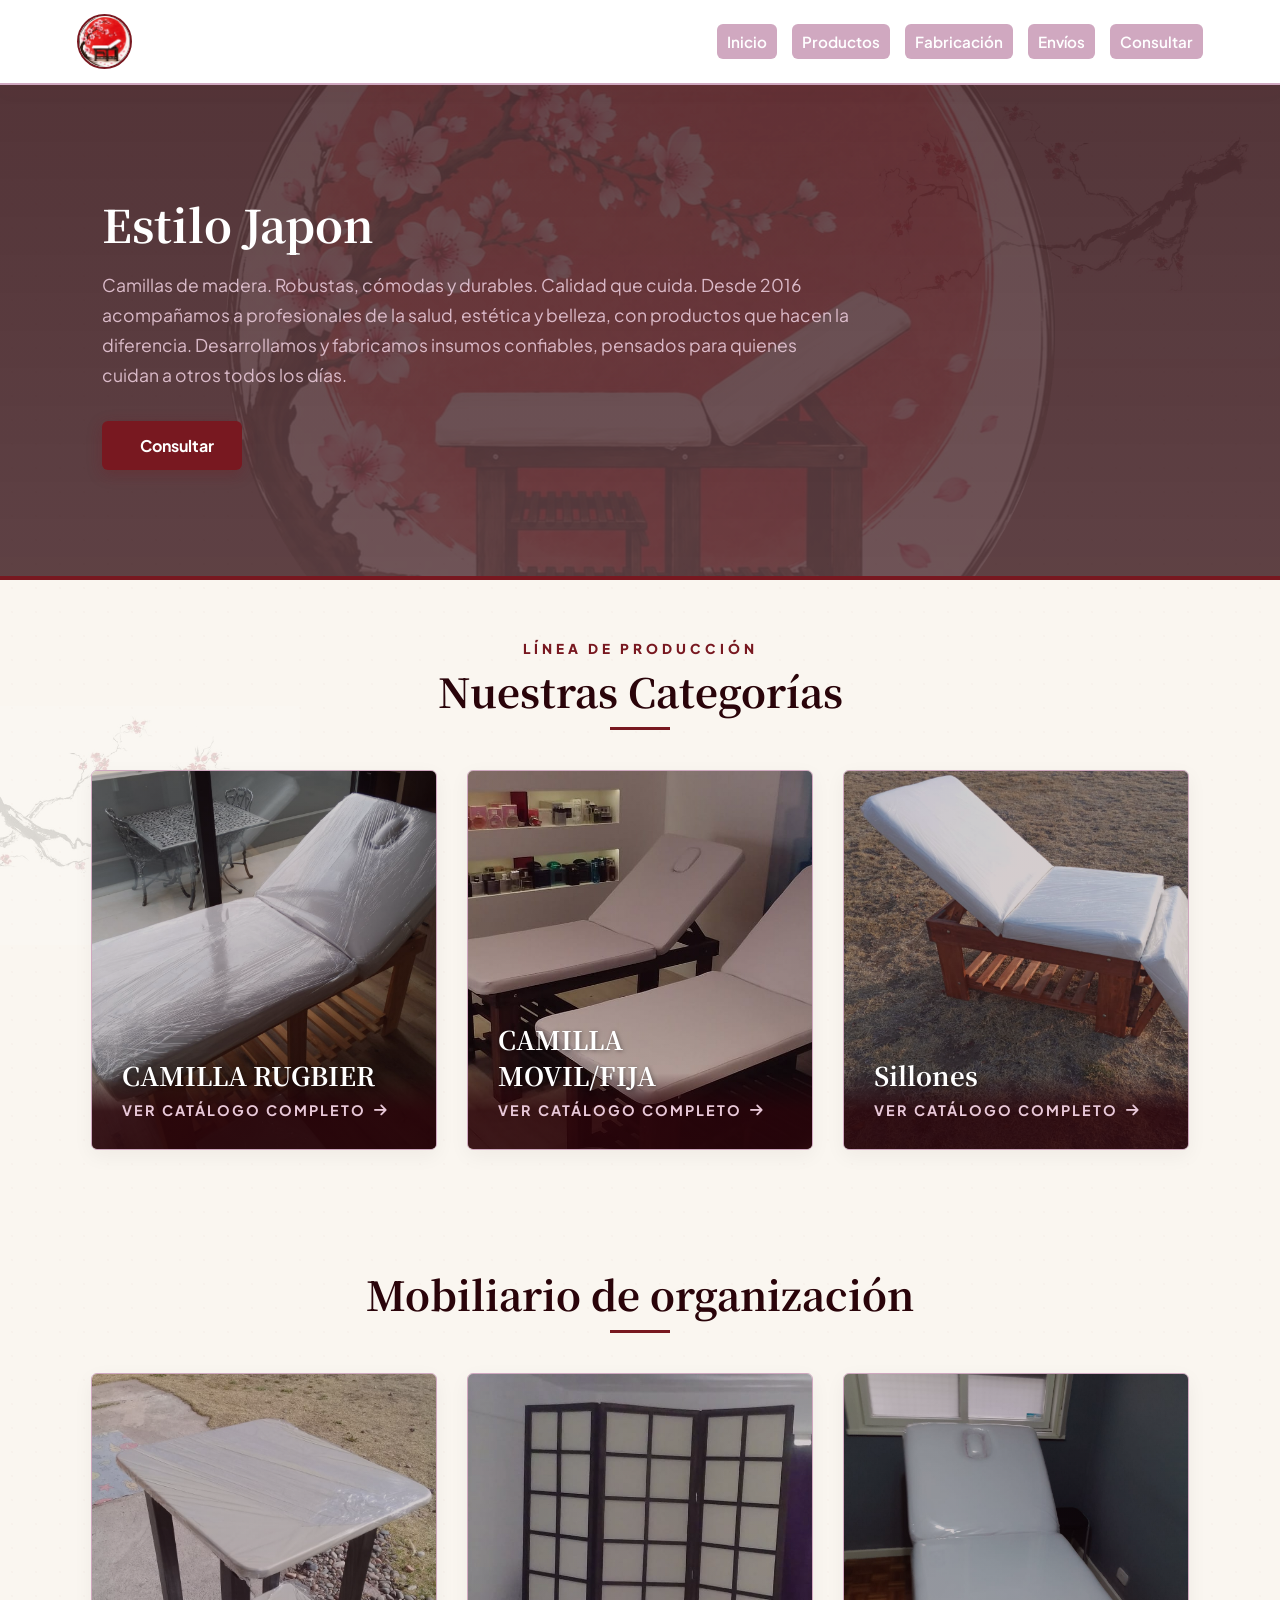
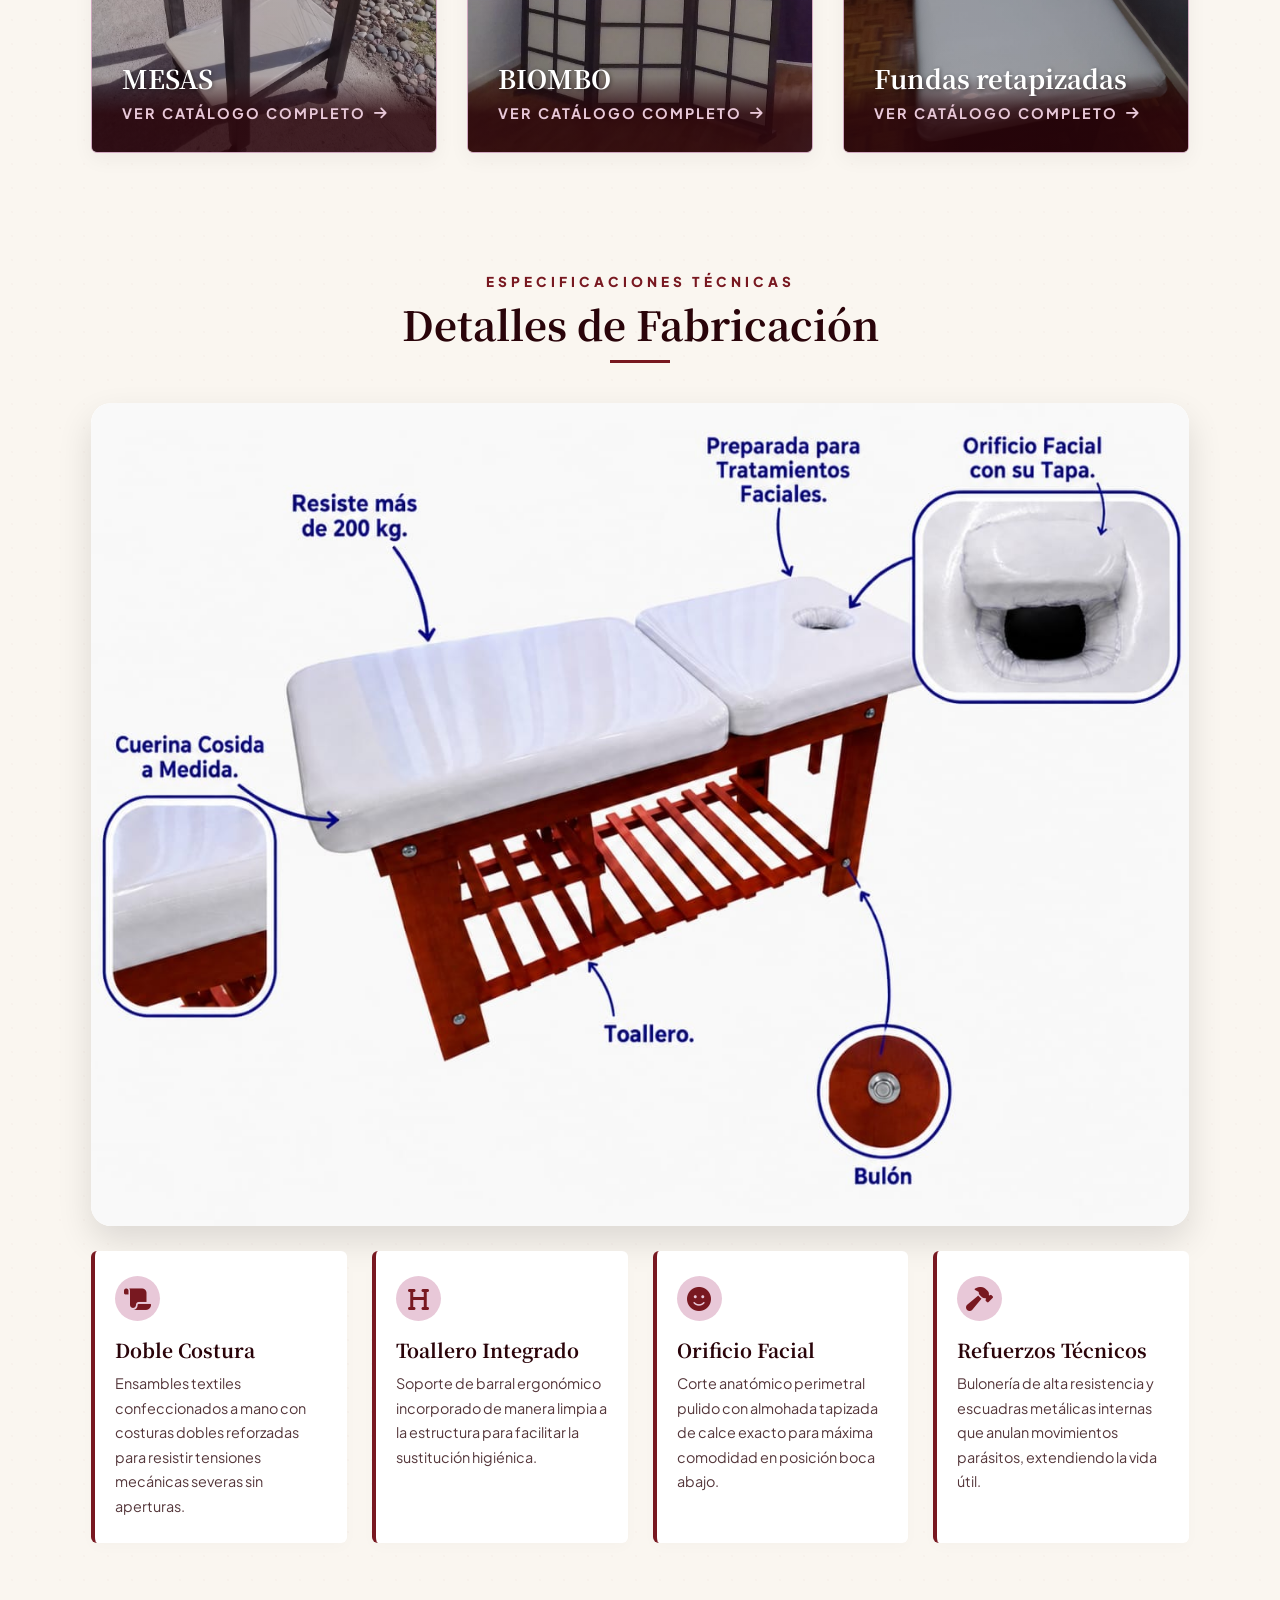
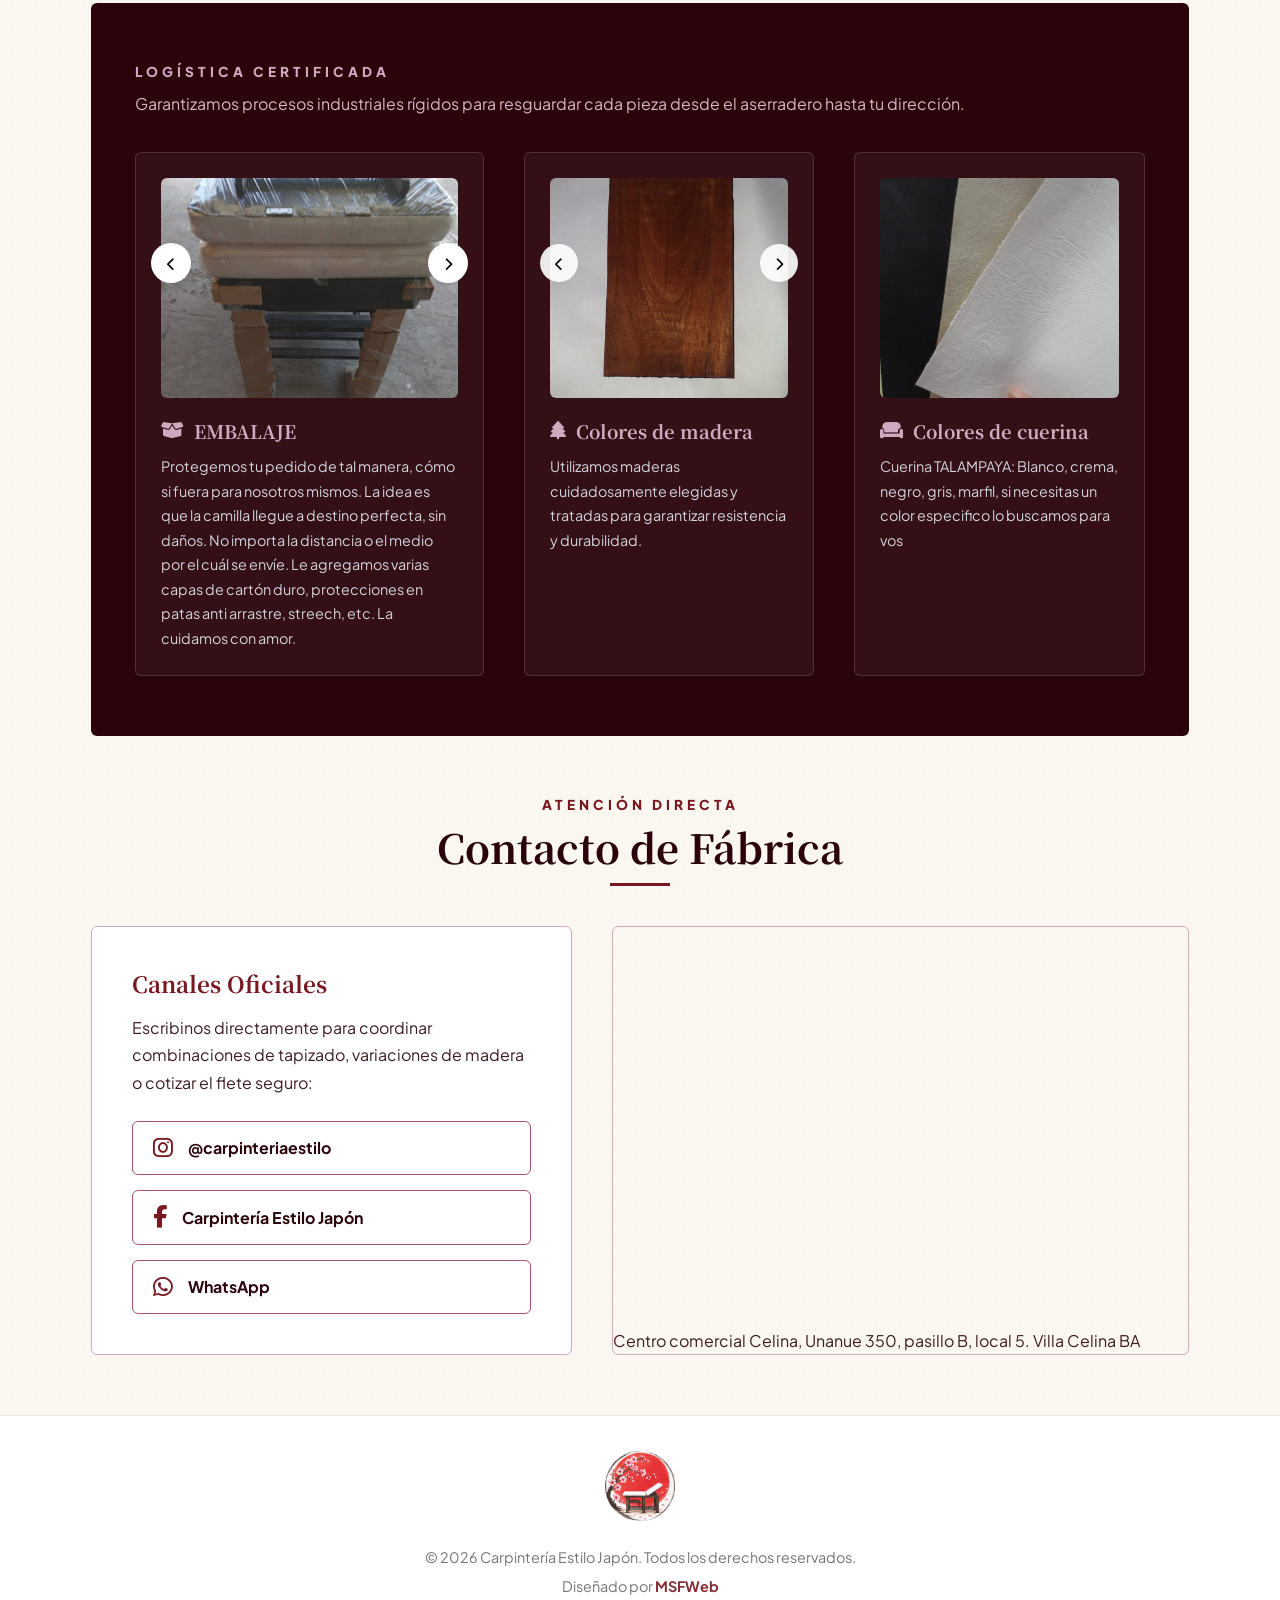
==== index.html @ f970ca08 "Primer commit" ====
<!DOCTYPE html>
<html lang="es">
<head>
    <meta charset="UTF-8">
    <meta name="viewport" content="width=device-width, initial-scale=1.0">
    <title>Carpintería Estilo Japón | Equipamiento Premium</title>
    
    <link rel="preconnect" href="https://fonts.googleapis.com">
    <link rel="preconnect" href="https://fonts.gstatic.com" crossorigin>
    <link href="https://fonts.googleapis.com/css2?family=Plus+Jakarta+Sans:wght@400;500;700;800&family=Noto+Serif+JP:wght@600;900&display=swap" rel="stylesheet">
    
    <link rel="stylesheet" href="https://cdnjs.cloudflare.com/ajax/libs/font-awesome/6.5.1/css/all.min.css">
    
    <link rel="stylesheet" href="styles.css">

    <link rel="icon" type="image/x-icon" href="WhatsApp Image 2026-06-07 at 21.45.12-fotor-20260608145644.png">
</head>
<body>

    <header>
        <a href="#inicio" class="logo-link">
            <div class="logo-container">
                <img src="WhatsApp Image 2026-06-07 at 21.45.12-fotor-20260608145644.png"  class="logo-img">
            </div>
           
        </a>
      <nav>
    <a href="#inicio" class="nav-btn">Inicio</a>
    <a href="productos.html" class="nav-btn">Productos</a> 
    <a href="#fabricacion" class="nav-btn">Fabricación</a>
    <a href="#envios" class="nav-btn">Envíos</a>
    <a href="#contacto" class="nav-btn">Consultar</a>
</nav>
    </header>

    <section id="inicio" class="hero">
        <div class="hero-content">
            <h1>Estilo Japon</h1>
            <p>Camillas de madera. Robustas, cómodas y durables.
Calidad que cuida.
Desde 2016 acompañamos a profesionales de la salud, estética y belleza, con productos que hacen la diferencia.
Desarrollamos y fabricamos insumos confiables, pensados para quienes cuidan a otros todos los días.</p>
            <a href="#contacto" class="btn-main"><i></i>Consultar</a>
        </div>
    </section>
<section class="container">
    <div class="section-header">
        <span class="subtitle">Línea de Producción</span>
        <h2 class="title">Nuestras Categorías</h2>
    </div>

    <div class="grid-categorias">

        <div class="categoria-card">
            <a href="productos.html" class="categoria-link">
                <img src="camilla rugbier/1.jpeg" alt="Camillas Profesionales" class="categoria-img">
                <div class="categoria-overlay">
                    <h3>CAMILLA RUGBIER</h3>
                    <div class="categoria-btn">Ver catálogo completo <i class="fas fa-arrow-right"></i></div>
                </div>
            </a>
        </div>

        <div class="categoria-card">
            <a href="productos.html" class="categoria-link">
                <img src="imagenes moviles/1.jpeg" alt="Sillones de Estética" class="categoria-img">
                <div class="categoria-overlay">
                    <h3>CAMILLA MOVIL/FIJA</h3>
                    <div class="categoria-btn">Ver catálogo completo <i class="fas fa-arrow-right"></i></div>
                </div>
            </a>
        </div>
        <div class="categoria-card">
            <a href="productos.html" class="categoria-link">
                <img src="sillon/3.jpeg" alt="Sillones de Estética" class="categoria-img">
                <div class="categoria-overlay">
                    <h3>Sillones</h3>
                    <div class="categoria-btn">Ver catálogo completo <i class="fas fa-arrow-right"></i></div>
                </div>
            </a>
        </div>
    
</div>



</section>

  <section class="container">
    <div class="section-header">
       
        <h2 class="title">Mobiliario de organización</h2>
    </div>

    <div class="grid-categorias">

        <div class="categoria-card">
            <a href="productos.html" class="categoria-link">
                <img src="mesas/1.jpeg" alt="Camillas Profesionales" class="categoria-img">
                <div class="categoria-overlay">
                    <h3>MESAS</h3>
                    <div class="categoria-btn">Ver catálogo completo <i class="fas fa-arrow-right"></i></div>
                </div>
            </a>
        </div>

        <div class="categoria-card">
            <a href="productos.html" class="categoria-link">
                <img src="biombo/1.jpeg" alt="Sillones de Estética" class="categoria-img">
                <div class="categoria-overlay">
                    <h3>BIOMBO</h3>
                    <div class="categoria-btn">Ver catálogo completo <i class="fas fa-arrow-right"></i></div>
                </div>
            </a>
        </div>
        <div class="categoria-card">
            <a href="productos.html" class="categoria-link">
                <img src="fundas retapizadas/6.jpeg" alt="Sillones de Estética" class="categoria-img">
                <div class="categoria-overlay">
                    <h3>Fundas retapizadas</h3>
                    <div class="categoria-btn">Ver catálogo completo <i class="fas fa-arrow-right"></i></div>
                </div>
            </a>
        </div>
    
</div>



</section>


    

<section id="fabricacion" class="container">
    <div class="section-header">
        <span class="subtitle">Especificaciones Técnicas</span>
        <h2 class="title">Detalles de Fabricación</h2>
    </div>

    <!-- Foto destacada -->
    <div class="fabricacion-destacada">
        <img src="WhatsApp Image 2026-06-11 at 12.07.17.jpeg" alt="Detalle de fabricación de la camilla">
    </div>

    <!-- Características -->
    <div class="grid-fabricacion">
        <div class="fab-box">
            <div class="fab-icon"><i class="fas fa-scroll"></i></div>
            <h3>Doble Costura</h3>
            <p>Ensambles textiles confeccionados a mano con costuras dobles reforzadas para resistir tensiones mecánicas severas sin aperturas.</p>
        </div>

        <div class="fab-box">
            <div class="fab-icon"><i class="fas fa-heading"></i></div>
            <h3>Toallero Integrado</h3>
            <p>Soporte de barral ergonómico incorporado de manera limpia a la estructura para facilitar la sustitución higiénica.</p>
        </div>

        <div class="fab-box">
            <div class="fab-icon"><i class="fas fa-smile"></i></div>
            <h3>Orificio Facial</h3>
            <p>Corte anatómico perimetral pulido con almohada tapizada de calce exacto para máxima comodidad en posición boca abajo.</p>
        </div>

        <div class="fab-box">
            <div class="fab-icon"><i class="fas fa-hammer"></i></div>
            <h3>Refuerzos Técnicos</h3>
            <p>Bulonería de alta resistencia y escuadras metálicas internas que anulan movimientos parásitos, extendiendo la vida útil.</p>
        </div>
    </div>
</section>

    <section id="envios" class="container" style="padding-top: 0;">
        <div class="envios-banner">
            <div class="envios-main">
                <span class="subtitle" style="color: var(--sakura-pink);">Logística Certificada</span>
                
                <p>Garantizamos procesos industriales rígidos para resguardar cada pieza desde el aserradero hasta tu dirección.</p>
            </div>
            <div class="envios-grid">
                <div class="envios-card embalaje-card">

    <div class="embalaje-slider">

        <img src="embalaje/1.jpeg" class="embalaje-slide active">
        <img src="embalaje/2.jpeg" class="embalaje-slide ">
        <img src="embalaje/3.jpeg" class="embalaje-slide ">
        <img src="embalaje/4.jpeg" class="embalaje-slide ">
        <img src="embalaje/5.jpeg" class="embalaje-slide ">
        <img src="embalaje/6.jpeg" class="embalaje-slide ">
        <img src="embalaje/7.jpeg" class="embalaje-slide ">
        <img src="embalaje/8.jpeg" class="embalaje-slide ">
        <img src="embalaje/9.jpeg" class="embalaje-slide ">
        <img src="embalaje/10.jpeg" class="embalaje-slide ">
   
  

    </div>



    <button class="emb-prev">
        <i class="fas fa-chevron-left"></i>
    </button>

    <button class="emb-next">
        <i class="fas fa-chevron-right"></i>
    </button>

    <h4>
        <i class="fas fa-box-open"></i>
        EMBALAJE
    </h4>

    <p>
       Protegemos tu pedido de tal manera, cómo si fuera para nosotros mismos. La idea es que la camilla llegue a destino perfecta, sin daños. No importa la distancia o el medio por el cuál se envíe.
Le agregamos varias capas de cartón duro, protecciones en patas anti arrastre, streech, etc. 
La cuidamos con amor.
    </p>


</div>
  <div class="envios-card slider-card">

    <div class="slider-envios">
        <img src="maderas/1.jpeg" class="envio-slide active">
        <img src="maderas/2.jpeg" class="envio-slide">
        <img src="maderas/3.jpeg" class="envio-slide">
        <img src="maderas/4.jpeg" class="envio-slide">
        <img src="maderas/5.jpeg" class="envio-slide">
        <img src="maderas/6.jpeg" class="envio-slide">
    </div>

    <button class="prev"><i class="fas fa-chevron-left"></i></button>
    <button class="next"><i class="fas fa-chevron-right"></i></button>

    <h4><i class="fas fa-tree"></i> Colores de madera</h4>

    <p>
        Utilizamos maderas cuidadosamente elegidas y tratadas para garantizar resistencia y durabilidad.
    </p>

</div>
<div class="envios-card slider-card">

    <div class="slider-envios">
        <img src="camilla rugbier/WhatsApp Image 2026-06-11 at 21.13.06.jpeg" class="envio-slide active">
    
    </div>

       <h4><i class="fas fa-couch"></i> Colores de cuerina</h4>

    <p>
        Cuerina TALAMPAYA: Blanco, crema, negro, gris, marfil, si necesitas un color especifico lo buscamos para vos
    </p>

</div>
    </section>

<section id="contacto" class="container" style="padding-top: 0;">
        <div class="section-header">
            <span class="subtitle">Atención Directa</span>
            <h2 class="title">Contacto de Fábrica</h2>
        </div>
        <div class="contacto-layout">
            <div class="canales-card">
                <h3>Canales Oficiales</h3>
                <p>Escribinos directamente para coordinar combinaciones de tapizado, variaciones de madera o cotizar el flete seguro:</p>
                <div class="canales-list">
                    <a href="https://www.instagram.com/carpinteriaestilo/" target="_blank" class="canal-item">
                        <i class="fab fa-instagram"></i> @carpinteriaestilo
                    </a>
                    <a href="https://www.facebook.com/profile.php?id=100063726636103" target="_blank" class="canal-item">
                        <i class="fab fa-facebook-f"></i> Carpintería Estilo Japón
                    </a>
                   <!-- REEMPLAZAR EL LINK DEL CORREO POR ESTE -->
<a href="https://wa.me/+5491154887105?text=Hola!%20Me%20interesa%20recibir%20informaci%C3%B3n%20sobre%20las%20camillas" class="canal-item" target="_blank">
    <i class="fab fa-whatsapp"></i> WhatsApp
</a>
                </div>
            </div>

            <div class="mapa-wrap">
             
                <iframe src="https://www.google.com/maps/embed?pb=!1m17!1m12!1m3!1d3280.173243590372!2d-58.49768242425552!3d-34.700810072919666!2m3!1f0!2f0!3f0!3m2!1i1024!2i768!4f13.1!3m2!1m1!2zMzTCsDQyJzAyLjkiUyA1OMKwMjknNDIuNCJX!5e0!3m2!1ses!2sar!4v1781224706361!5m2!1ses!2sar" width="600" height="450" style="border:0;" allowfullscreen="" loading="lazy" referrerpolicy="no-referrer-when-downgrade"></iframe>

                <p>Centro comercial Celina, Unanue 350, pasillo B, local 5. Villa Celina BA</p>
            </div>
        </div>
    </section>

   <footer>

    <img src="WhatsApp Image 2026-06-07 at 21.45.12-fotor-20260608145644.png"
         alt="Estilo Japón"
         class="footer-logo">

    <p>© 2026 Carpintería Estilo Japón. Todos los derechos reservados.</p>

    <p>Diseñado por <span class="msf">MSFWeb</span></p>

</footer>

    <script src="script.js"></script>
</body>
</html>
---- styles.css ----
/* ==========================================================================
   1. VARIABLES DE DISEÑO (PALETA CORPORATIVA ZEN)
   ========================================================================== */
:root {
    --bg-cream: #E8C8D8;
    --sakura-pink: #D0A8C0;
    --cherry-deep: #A85068;
    --plum: #904860;
    --wine: #781820;
    --ebony: #2A040A;
    --white-pure: #ffffff;
    --radius: 6px;
    --transition: all 0.3s cubic-bezier(0.4, 0, 0.2, 1);
}

/* ==========================================================================
   2. CONFIGURACIÓN BASE Y FONDO TRADICIONAL (RAMA SAKURA REAL)
   ========================================================================== */
html {
    scroll-behavior: smooth;
    scroll-padding-top: 95px; 
}

* {
    margin: 0;
    padding: 0;
    box-sizing: border-box;
    font-family: 'Plus Jakarta Sans', sans-serif;
}

body {
    background-color: #FAF6F0; 
    
    /* Patrón Seigaiha de fondo sutil */
    background-image: radial-gradient(rgba(120, 24, 32, 0.02) 1px, transparent 0);
    background-size: 24px 24px;
    
    color: var(--ebony);
    -webkit-font-smoothing: antialiased;
    overflow-x: hidden;
    position: relative;
}

/* RAMA DE CEREZO REAL EN EL LATERAL DERECHO SUPERIOR */
body::before {
    content: '';
    position: fixed;
    top: 10%;
    right: 0;
    width: 450px; 
    height: 600px;
    background-image: url('./fondo1.jpeg'); 
    background-repeat: no-repeat;
    background-size: contain;
    background-position: top right;
    opacity: 0.25; 
    pointer-events: none; 
    z-index: -1; 
}

/* RAMA ESPEJADA EN EL LATERAL IZQUIERDO INFERIOR */
body::after {
    content: '';
    position: fixed;
    bottom: -5%;
    left: -100px;
    width: 400px;
    height: 500px;
    background-image: url('./fondo1.jpeg');
    background-repeat: no-repeat;
    background-size: contain;
    background-position: bottom left;
    transform: scaleX(-1); 
    opacity: 0.15;
    pointer-events: none;
    z-index: -1;
}

h1, h2, h3, h4 {
    font-family: 'Noto Serif JP', serif;
    color: var(--ebony);
}

p {
    font-size: 1rem;
    line-height: 1.7;
    color: var(--ebony);
    opacity: 0.9;
}

.container {
    max-width: 1200px;
    margin: 0 auto;
    padding: 60px 4%;
}

.section-header {
    margin-bottom: 40px;
    text-align: center;
}

.subtitle {
    color: var(--wine);
    font-size: 0.85rem;
    text-transform: uppercase;
    letter-spacing: 4px;
    font-weight: 800;
    margin-bottom: 10px;
    display: block;
}

.title {
    font-size: 2.5rem;
    line-height: 1.2;
    position: relative;
    display: inline-block;
    padding-bottom: 15px;
}




.title::after {
    content: '';
    position: absolute;
    bottom: 0;
    left: 50%;
    transform: translateX(-50%);
    width: 60px;
    height: 3px;
    background-color: var(--wine);
}

/* ==========================================================================
   3. HEADER & NAVEGACIÓN
   ========================================================================== */
header {
    background-color: rgba(255, 255, 255, 0.95);
    backdrop-filter: blur(10px);
    display: flex;
    justify-content: space-between;
    align-items: center;
    padding: 0 6%;
    position: sticky;
    top: 0;
    z-index: 1000;
    border-bottom: 2px solid var(--sakura-pink);
    box-shadow: 0 4px 20px rgba(120, 24, 32, 0.04);
    height: 85px;
}



.logo-link {
    display: flex;
    align-items: center;
    text-decoration: none;
    gap: 12px;
}

.logo-container {
    width: 55px;
    height: 55px;
    overflow: hidden;
    border-radius: 50%;
    border: 2px solid var(--wine);
    position: relative;
}

.logo-img {
    width: 100%;
    height: 100%;
    object-fit: cover;
}

.logo-text {
    font-family: 'Noto Serif JP', serif;
    font-size: 1.2rem;
    font-weight: 900;
    color: var(--ebony);
    letter-spacing: 1px;
}

nav {
    display: flex;
    align-items: center;
    gap: 15px;
}

nav a {
    text-decoration: none;
    color: var(--ebony);
    font-weight: 600;
    font-size: 0.95rem;
    transition: var(--transition);
}

nav a:hover { color: var(--wine); }
.nav-btn { background-color: var(--sakura-pink); color: var(--white-pure) !important; padding: 8px 10px; border-radius: var(--radius); }
.nav-btn:hover { background-color: var(--plum); }

/* ==========================================================================
   4. HERO SECCIÓN
   ========================================================================== */
.hero {
    position: relative;
    height: 55vh;
    display: flex;
    align-items: center;
    padding: 0 8%;
    color: var(--white-pure);
    border-bottom: 4px solid var(--wine);
    overflow: hidden;

    background: linear-gradient(
        rgba(42, 4, 10, 0.80),
        rgba(42, 4, 10, 0.75)
    );
}

.hero::before{
    content:"";
    position:absolute;
    inset:0;

    background-image: url("WhatsApp\ Image\ 2026-06-07\ at\ 21.45.12-fotor-20260608145644.png");
    background-repeat:no-repeat;
    background-position:center;
    opacity:0.10;
    z-index:0;
}

.hero-content{
    position:relative;
    z-index:2;
}

.hero-content { max-width: 750px; }
.hero h1 { color: var(--white-pure); font-size: 2.8rem; margin-bottom: 15px; }
.hero p { color: var(--bg-cream); font-size: 1.1rem; margin-bottom: 30px; }

.btn-main {
    display: inline-flex;
    align-items: center;
    gap: 10px;
    background-color: var(--wine);
    color: var(--white-pure);
    padding: 14px 28px;
    text-decoration: none;
    font-weight: 700;
    border-radius: var(--radius);
    transition: var(--transition);
    box-shadow: 0 4px 15px rgba(120, 24, 32, 0.3);
}
.btn-main:hover { background-color: var(--plum); transform: translateY(-2px); }

/* ==========================================================================
   5. ARQUITECTURA DE GRILLES Y PRODUCTOS (RESPONSIVE)
   ========================================================================== */
.grid-3 {
    display: grid;
    grid-template-columns: repeat(auto-fit, minmax(300px, 1fr));
    gap: 30px;
    width: 100%;
    margin: 0 auto;
}

.grid-2 {
    display: grid;
    grid-template-columns: repeat(auto-fit, minmax(450px, 1fr));
    gap: 30px;
}

.card-item {
    background: var(--white-pure);
    border: 1px solid var(--sakura-pink);
    border-radius: var(--radius);
    overflow: hidden;
    transition: var(--transition);
    display: flex;
    flex-direction: column;
}

.card-item:hover {
    border-color: var(--wine);
    box-shadow: 0 10px 25px rgba(144, 72, 96, 0.08);
}

/* Caja contenedora del carrusel en cada tarjeta */
.card-carousel {
    position: relative;
    width: 100%;
    height: 380px;
    background-color: #fffbf7;
    overflow: hidden;
}

.carousel-slider {
    display: flex;
    width: 100%;
    height: 380px;
    transition: transform 0.4s ease-in-out;
}

/* CORRECCIÓN INTEGRAL DE IMÁGENES: Enteras, sin zoom y estilizadas */
.carousel-slider img {
    min-width: 100%;
    width: 100%;
    height: 100%;
    object-fit: cover;
    object-position: center;
    background-color: #fffbf7;
    padding: 0;
}

.slide-arrow {
    position: absolute;
    top: 50%;
    transform: translateY(-50%);
    background: rgba(255, 255, 255, 0.9);
    border: none;
    width: 34px;
    height: 34px;
    border-radius: 50%;
    font-size: 0.85rem;
    color: var(--ebony);
    cursor: pointer;
    display: flex;
    align-items: center;
    justify-content: center;
    transition: var(--transition);
    z-index: 5;
    box-shadow: 0 2px 8px rgba(0,0,0,0.1);
}
.slide-arrow:hover { background-color: var(--wine); color: white; }
.arrow-left { left: 12px; }
.arrow-right { right: 12px; }

.card-body { padding: 25px; flex-grow: 1; display: flex; flex-direction: column; justify-content: space-between; }
.card-body h3 { font-size: 1.35rem; color: var(--wine); margin-bottom: 10px; }
.card-body p { font-size: 0.95rem; opacity: 0.85; }

/* SECCIÓN INTERMEDIA SUAVE COHESIVA */
.bg-soft { 
    background-color: #F7EFE5; 
    background-image: url("data:image/svg+xml,%3Csvg xmlns='http://www.w3.org/2000/svg' width='30' height='30' viewBox='0 0 30 30' opacity='0.03'%3E%3Cpath d='M15 0 C23 0 30 7 30 15 C30 23 23 30 15 30 C7 30 0 23 0 15 C0 7 7 0 15 0 Z' fill='%23781820'/%3E%3C/svg%3E");
    border-top: 1px solid var(--sakura-pink); 
    border-bottom: 1px solid var(--sakura-pink); 
}


/* ==========================================================================
   6. DETALLE DE FABRICACIÓN
   ========================================================================== */
.grid-fabricacion {
    display: grid;
    /* Bajamos el mínimo a 200px para que entren cómodos los 4 en la misma línea */
    grid-template-columns: repeat(auto-fit, minmax(200px, 1fr)); 
    gap: 25px;
    width: 100%;
}

.fab-box {
    padding: 25px 20px;
    background: var(--white-pure);
    border-left: 4px solid var(--wine);
    border-radius: var(--radius);
    box-shadow: 0 4px 15px rgba(0,0,0,0.02);
    transition: var(--transition);
    display: flex;
    flex-direction: column;
    align-items: flex-start;
}

.fab-box:hover { 
    background-color: #fdf2f6; 
    transform: translateY(-3px); /* Cambiado a leve subida para acompañar la línea */
}

.fab-icon {
    font-size: 1.5rem;
    color: var(--wine);
    margin-bottom: 15px;
    background: var(--bg-cream);
    width: 45px;
    height: 45px;
    display: flex;
    align-items: center;
    justify-content: center;
    border-radius: 50%;
}
.fab-box h3 { font-size: 1.2rem; margin-bottom: 8px; }
.fab-box p { font-size: 0.9rem; opacity: 0.8; }

/* ==========================================================================
   7. SECCIÓN LOGÍSTICA DE ENVÍOS
   ========================================================================== */
.envios-banner {
    background-color: var(--ebony);
    color: var(--white-pure);
    padding: 60px 4%;
    border-radius: var(--radius);
}

.envios-grid {
    display: grid;
    grid-template-columns: 1.2fr 1fr 1fr;
    gap: 40px;
    margin-top: 35px;
}

.envios-main h3 { color: var(--white-pure); font-size: 1.6rem; margin-bottom: 12px; }
.envios-main p { color: var(--bg-cream); }

.envios-card {
    background-color: rgba(255, 255, 255, 0.05);
    border: 1px solid rgba(208, 168, 192, 0.2);
    padding: 25px;
    border-radius: var(--radius);
}
.envios-card h4 { color: var(--sakura-pink); font-size: 1.15rem; margin-bottom: 10px; display: flex; align-items: center; gap: 10px; }
.envios-card p { color: #e2e8f0; font-size: 0.9rem; }



/* ==========================================================================
   9. TESTIMONIALES Y CONTACTO
   ========================================================================== */
/* ==========================================================================
   9. TESTIMONIALES Y CONTACTO (CORREGIDO EN SERIO)
   ========================================================================== */
.videos-grid {
    display: grid;
    grid-template-columns: repeat(auto-fit, minmax(270px, 270px));
    gap: 25px;
    justify-content: center;
}

.video-card {
    background: white;
    padding: 10px;
    border-radius: var(--radius);
    border: 1px solid var(--sakura-pink);
    box-shadow: 0 4px 15px rgba(42, 4, 10, 0.04);
    box-sizing: border-box;
}

.video-card video,
.miniatura {
    width: 250px;
    height: 250px;
    object-fit: cover; /* llena el cuadrado */
    border-radius: calc(var(--radius) - 4px);
    display: block;
    margin: 0 auto;
}

.contacto-layout { display: grid; grid-template-columns: 1fr 1.2fr; gap: 40px; }
.canales-card { background: var(--white-pure); border: 1px solid var(--sakura-pink); padding: 40px; border-radius: var(--radius); }
.canales-card h3 { color: var(--wine); font-size: 1.4rem; margin-bottom: 15px; }
.canales-list { display: flex; flex-direction: column; gap: 15px; margin-top: 25px; }

.canal-item {
    display: flex;
    align-items: center;
    padding: 15px 20px;
    border: 1px solid var(--cherry-deep);
    border-radius: var(--radius);
    text-decoration: none;
    color: var(--ebony);
    font-weight: 700;
    transition: var(--transition);
}
.canal-item i { font-size: 1.4rem; margin-right: 15px; color: var(--wine); }
.canal-item:hover { background-color: var(--wine); color: white; border-color: var(--wine); }
.canal-item:hover i { color: white; }

.mapa-wrap { display: flex; flex-direction: column; border-radius: var(--radius); overflow: hidden; border: 1px solid var(--sakura-pink); min-height: 350px; }
.mapa-wrap iframe { width: 100%; height: 100%; border: 0; flex-grow: 1; }

footer {
    background: #ffffff;
    border-top: 1px solid rgba(0,0,0,0.08);
    padding: 35px 4%;
    text-align: center;
}

footer p {
    color: #666;
    font-size: 0.9rem;
    margin: 5px 0;
}

footer .footer-logo {
    width: 70px;
    margin-bottom: 15px;
    opacity: 0.85;
}

footer .msf {
    color: var(--wine);
    font-weight: 700;
}

/* ==========================================================================
   10. MEDIA QUERIES (RESPONSIVE)
   ========================================================================== */
@media (max-width: 992px) {
    .envios-grid { grid-template-columns: 1fr; gap: 30px; }
}

@media (max-width: 850px) {
    .contacto-layout { grid-template-columns: 1fr; }
}

@media (max-width: 768px) {
    html { scroll-padding-top: 145px; } 
    header { flex-direction: column; height: auto; padding: 15px 4%; gap: 12px; }
    nav { gap: 15px; flex-wrap: wrap; justify-content: center; }
    .hero h1 { font-size: 2rem; }
    .title { font-size: 2rem; }
    .main-track { height: 280px; }
}

@media (max-width: 550px) {
    .grid-2 { grid-template-columns: 1fr; }
}
/* ==========================================================================
   11. SECCIÓN DE IMÁGENES DE REDIRECCIÓN (CATEGORÍAS DE PRODUCTOS)
   ========================================================================== */
.grid-categorias {
    display: grid;
    grid-template-columns: repeat(auto-fit, minmax(320px, 1fr));
    gap: 30px;
    margin-top: 40px;
    width: 100%;
}

.categoria-card {
    position: relative;
    height: 380px;
    border-radius: var(--radius);
    overflow: hidden;
    border: 1px solid var(--sakura-pink);
    box-shadow: 0 6px 20px rgba(42, 4, 10, 0.05);
    transition: var(--transition);
}

/* Enlace contenedor que cubre toda la tarjeta */
.categoria-link {
    display: block;
    width: 100%;
    height: 100%;
    text-decoration: none;
    position: relative;
}

/* Imagen de fondo de la categoría */
.categoria-img {
    width: 100%;
    height: 100%;
    object-fit: cover;
    object-position: center;
    transition: transform 0.5s ease;
}

/* Capa oscura sutil encima de la foto para que se lea el texto */
.categoria-overlay {
    position: absolute;
    top: 0; left: 0; width: 100%; height: 100%;
    background: linear-gradient(to top, rgba(42, 4, 10, 0.85) 10%, rgba(42, 4, 10, 0.2) 20%);
    display: flex;
    flex-direction: column;
    justify-content: flex-end;
    padding: 30px;
    box-sizing: border-box;
    z-index: 2;
}

/* Títulos de las categorías */
.categoria-overlay h3 {
    color: var(--white-pure);
    font-family: 'Noto Serif JP', serif;
    font-size: 1.6rem;
    margin-bottom: 8px;
    text-shadow: 1px 1px 4px rgba(0, 0, 0, 0.4);
}

/* Botón o indicador "Ver catálogo" */
.categoria-btn {
    color: var(--bg-cream);
    font-size: 0.9rem;
    font-weight: 700;
    text-transform: uppercase;
    letter-spacing: 2px;
    display: flex;
    align-items: center;
    gap: 8px;
}

.categoria-btn i {
    transition: transform 0.3s ease;
}

/* ESTRUCTURA EFECTO HOVER (Animación visual elegante al pasar el mouse) */
.categoria-card:hover {
    transform: translateY(-5px);
    border-color: var(--wine);
    box-shadow: 0 12px 28px rgba(120, 24, 32, 0.15);
}

.categoria-card:hover .categoria-img {
    transform: scale(1.06); /* Zoom suave a la foto */
}

.categoria-card:hover .categoria-btn i {
    transform: translateX(5px); /* Desplaza la flechita */
}

.embalaje-card{
    position:relative;
}

.embalaje-slider{
    position:relative;
    height:220px;
    overflow:hidden;
    border-radius:var(--radius);
    margin-bottom:20px;
}

.embalaje-slide{
    position:absolute;
    inset:0;

    width:100%;
    height:100%;

    object-fit:cover;

    opacity:0;
    transition:.5s;
}

.embalaje-slide.active{
    opacity:1;
}

.emb-prev,
.emb-next{
    position:absolute;
    top:110px;
    transform:translateY(-50%);

    width:40px;
    height:40px;

    border:none;
    border-radius:50%;

    cursor:pointer;

    background:white;
}

.emb-prev{
    left:15px;
}

.emb-next{
    right:15px;
}
.slider-card{
    position: relative;
}

.slider-envios{
    position: relative;
    height: 220px;
    overflow: hidden;
    border-radius: var(--radius);
    margin-bottom: 20px;
}

.envio-slide{
    position: absolute;
    inset: 0;

    width: 100%;
    height: 100%;

    object-fit: cover;

    opacity: 0;
    transition: opacity .5s ease;
}

.envio-slide.active{
    opacity: 1;
}

.slider-card .prev,
.slider-card .next{
    position: absolute;
    top: 110px;
    transform: translateY(-50%);

    width: 38px;
    height: 38px;

    border: none;
    border-radius: 50%;

    cursor: pointer;

    background: rgba(255,255,255,.9);

    z-index: 5;
}

.slider-card .prev{
    left: 15px;
}

.slider-card .next{
    right: 15px;
}

.slider-card .prev:hover,
.slider-card .next:hover{
    background: white;
}

.fabricacion-destacada {
    margin: 35px 0 25px;
    border-radius: 20px;
    overflow: hidden;
    background: #fff;
    box-shadow: 0 15px 35px rgba(0,0,0,.12);
}

.fabricacion-destacada img {
    width: 100%;
    display: block;
    border-radius: 20px;
}

.fabricacion-texto {
    text-align: center;
    max-width: 850px;
    margin: 0 auto 40px;
    color: #666;
    line-height: 1.7;
    font-size: 1.05rem;
}
/* Agregá esto al final de la sección 9 en tu styles.css */
.canal-item .fa-whatsapp {
    color: var(--wine); /* El color verde oficial de WhatsApp */
}

/* Cuando pasan el mouse por encima, el ícono se vuelve blanco junto con el texto */
.canal-item:hover .fa-whatsapp {
    color: white;
}
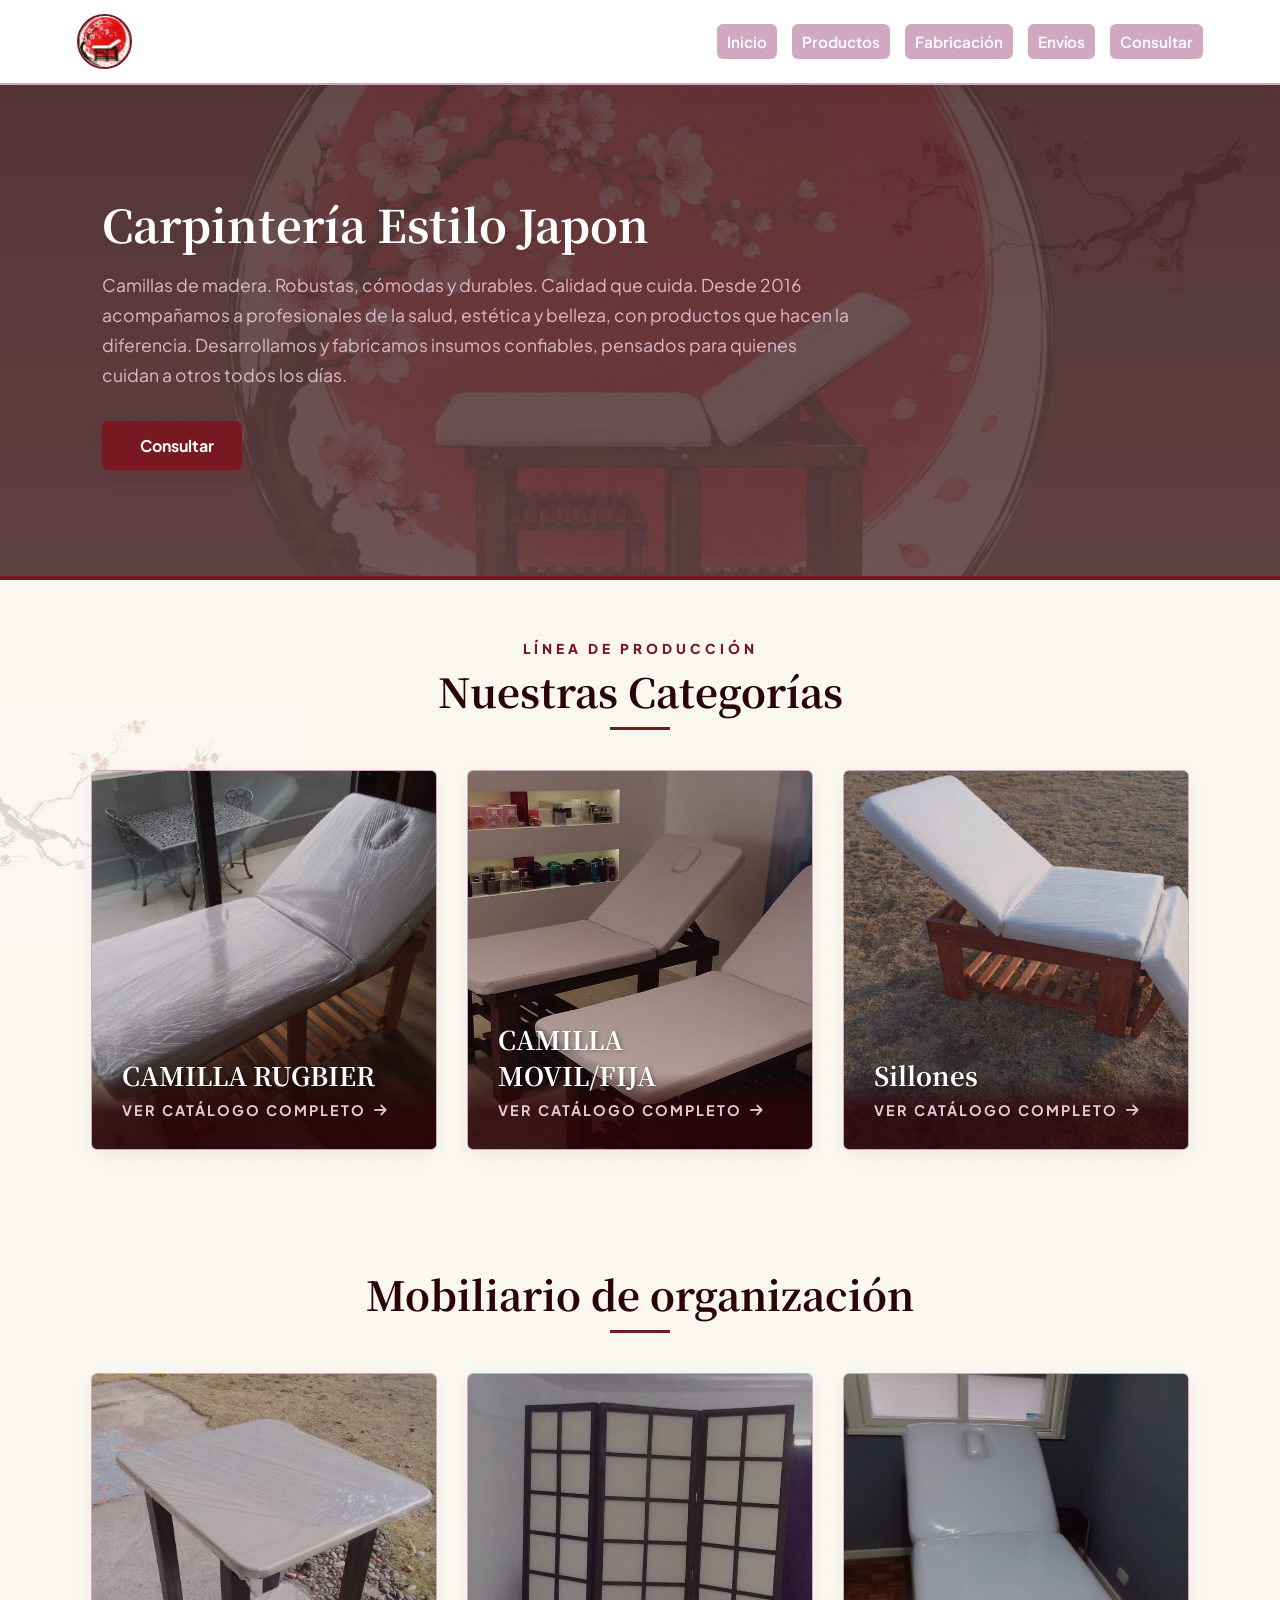
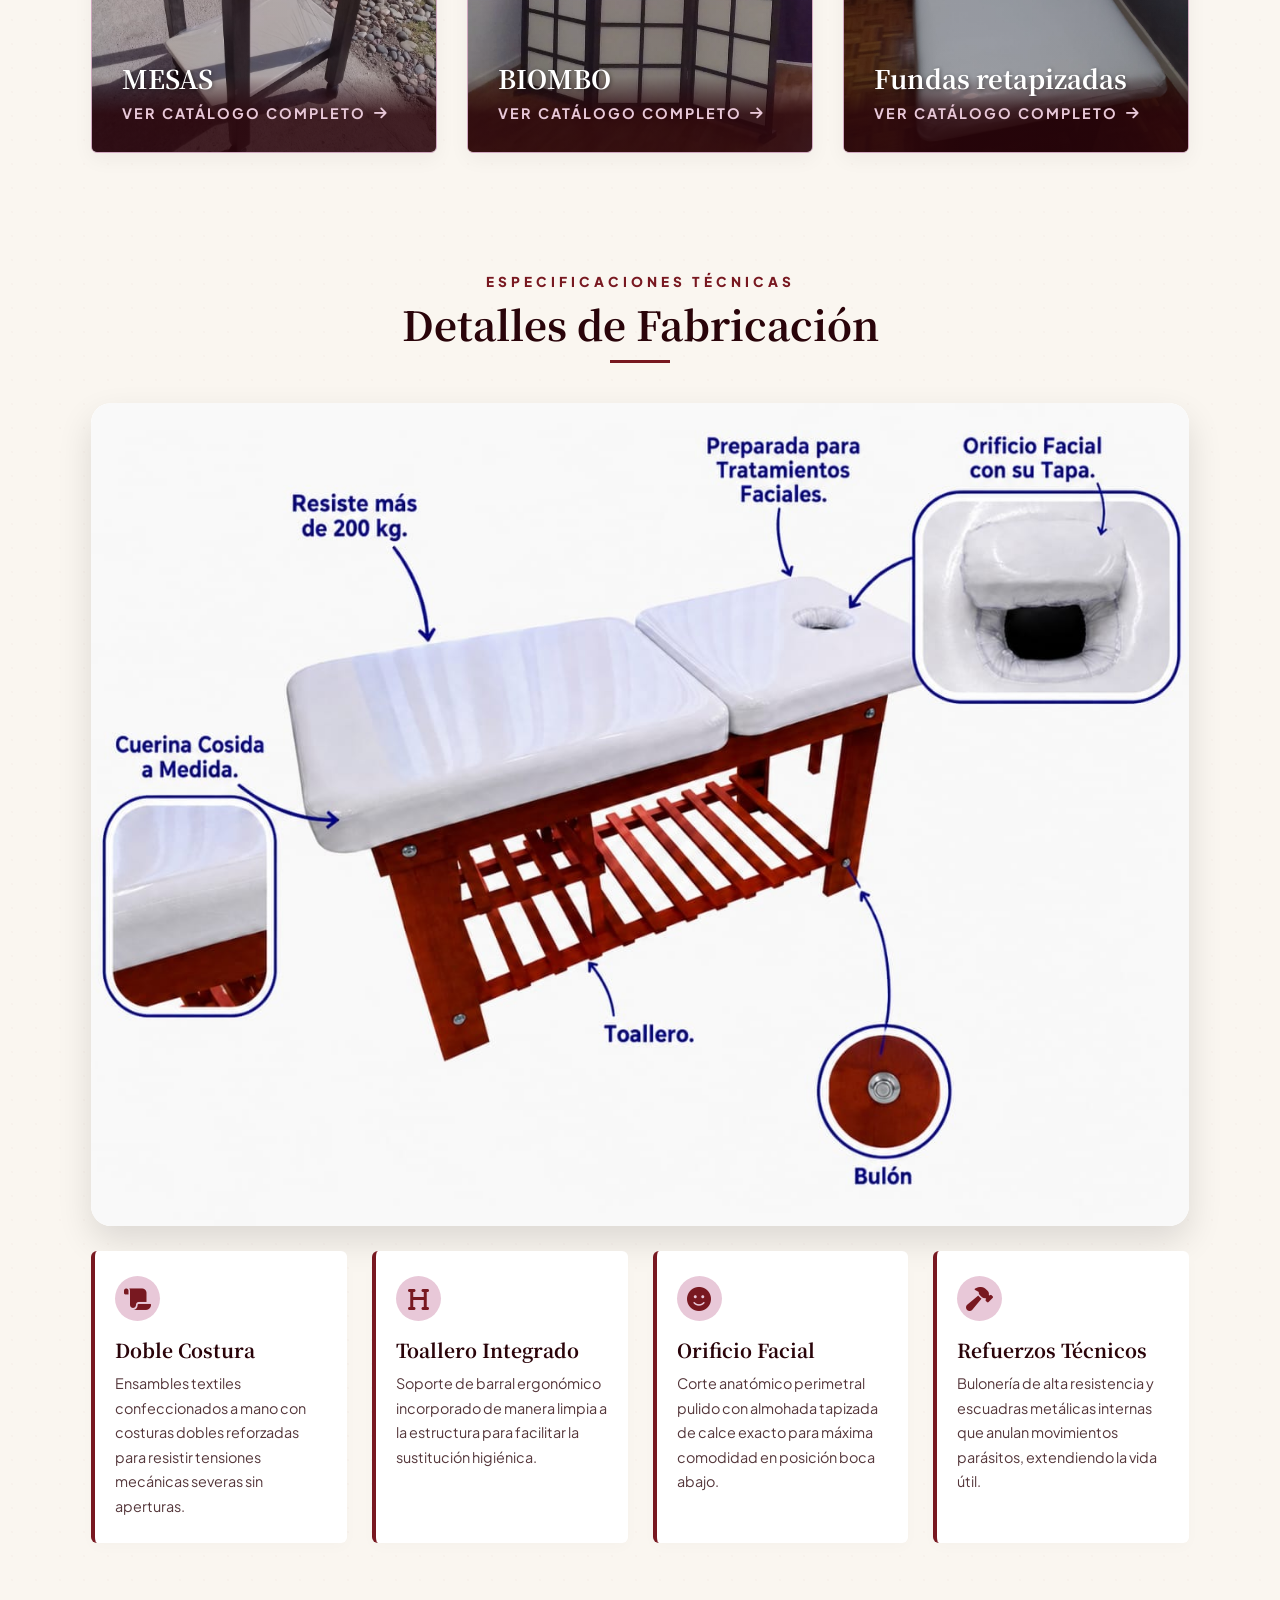
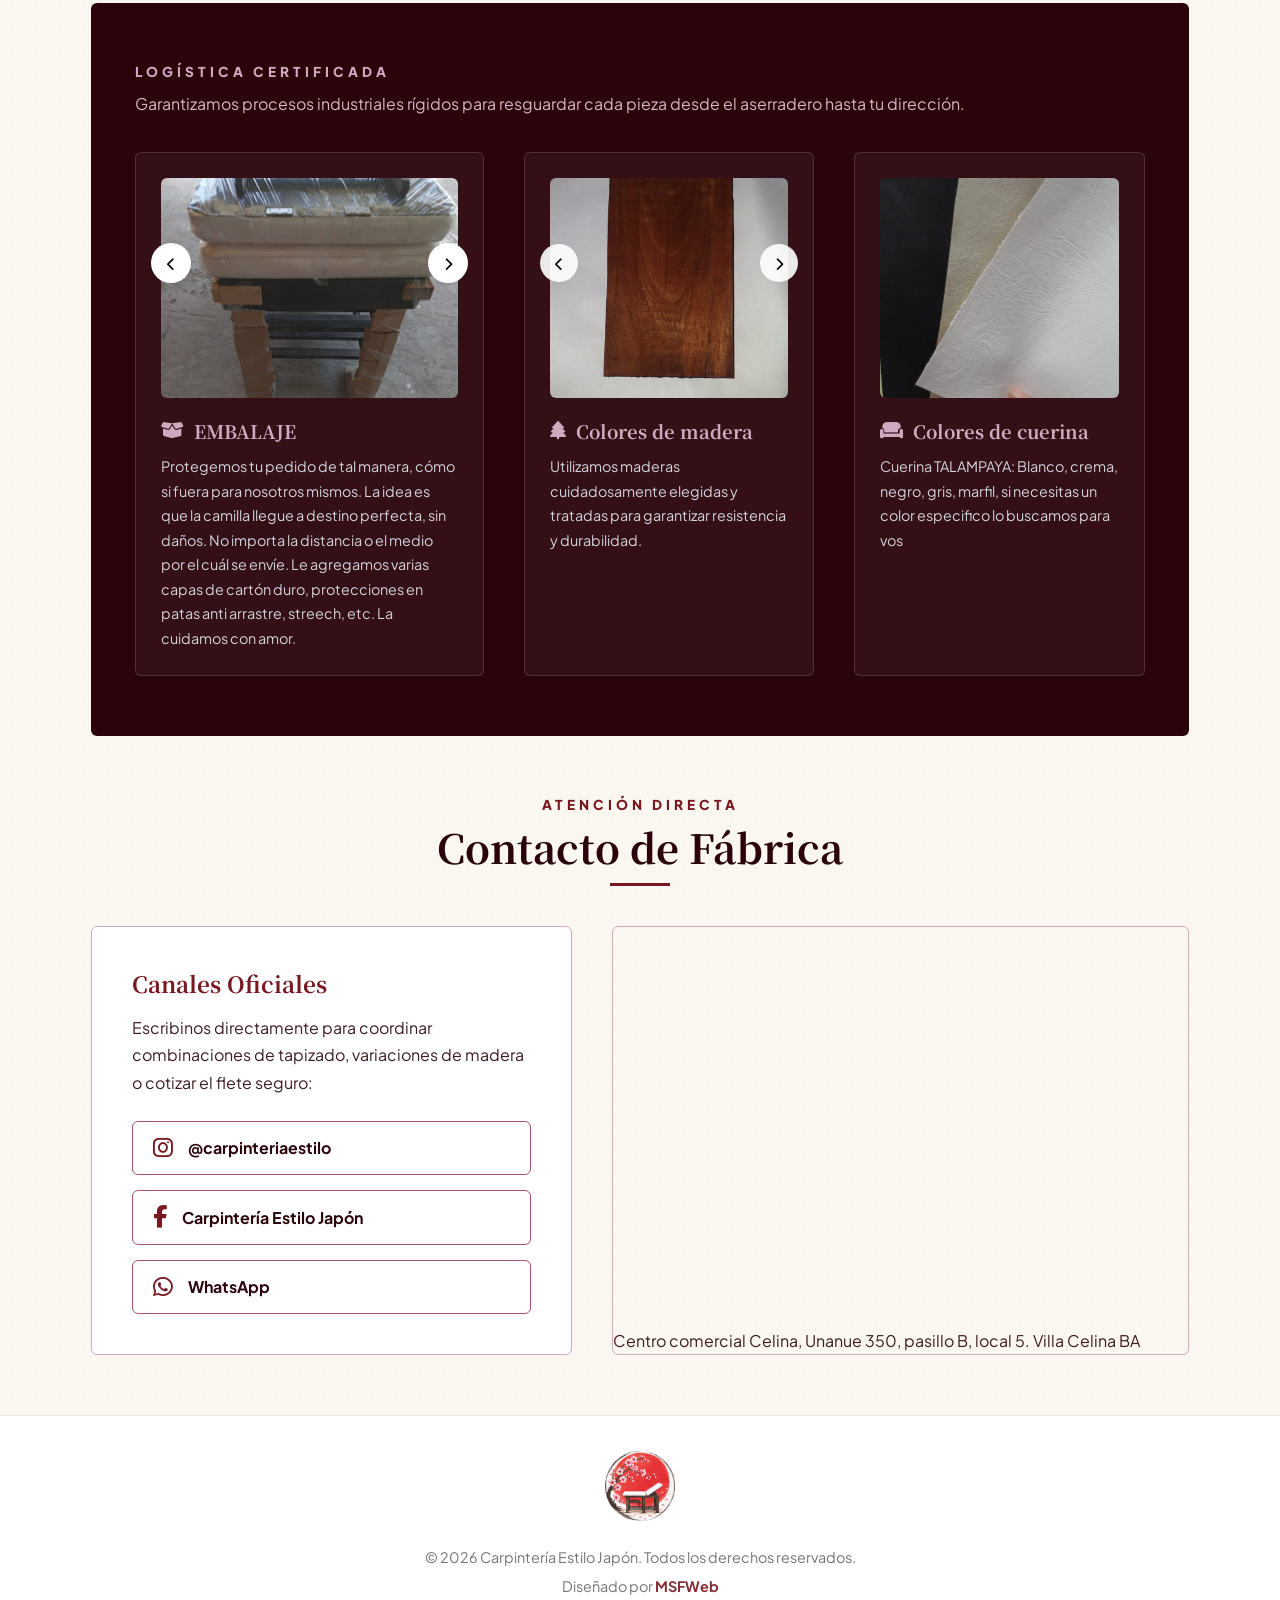
==== commit ba176df0: "index.html" ====
--- a/index.html
+++ b/index.html
@@ -35,7 +35,7 @@
 
     <section id="inicio" class="hero">
         <div class="hero-content">
-            <h1>Estilo Japon</h1>
+            <h1>Carpintería Estilo Japon</h1>
             <p>Camillas de madera. Robustas, cómodas y durables.
 Calidad que cuida.
 Desde 2016 acompañamos a profesionales de la salud, estética y belleza, con productos que hacen la diferencia.
@@ -304,4 +304,4 @@
 
     <script src="script.js"></script>
 </body>
-</html>+</html>
